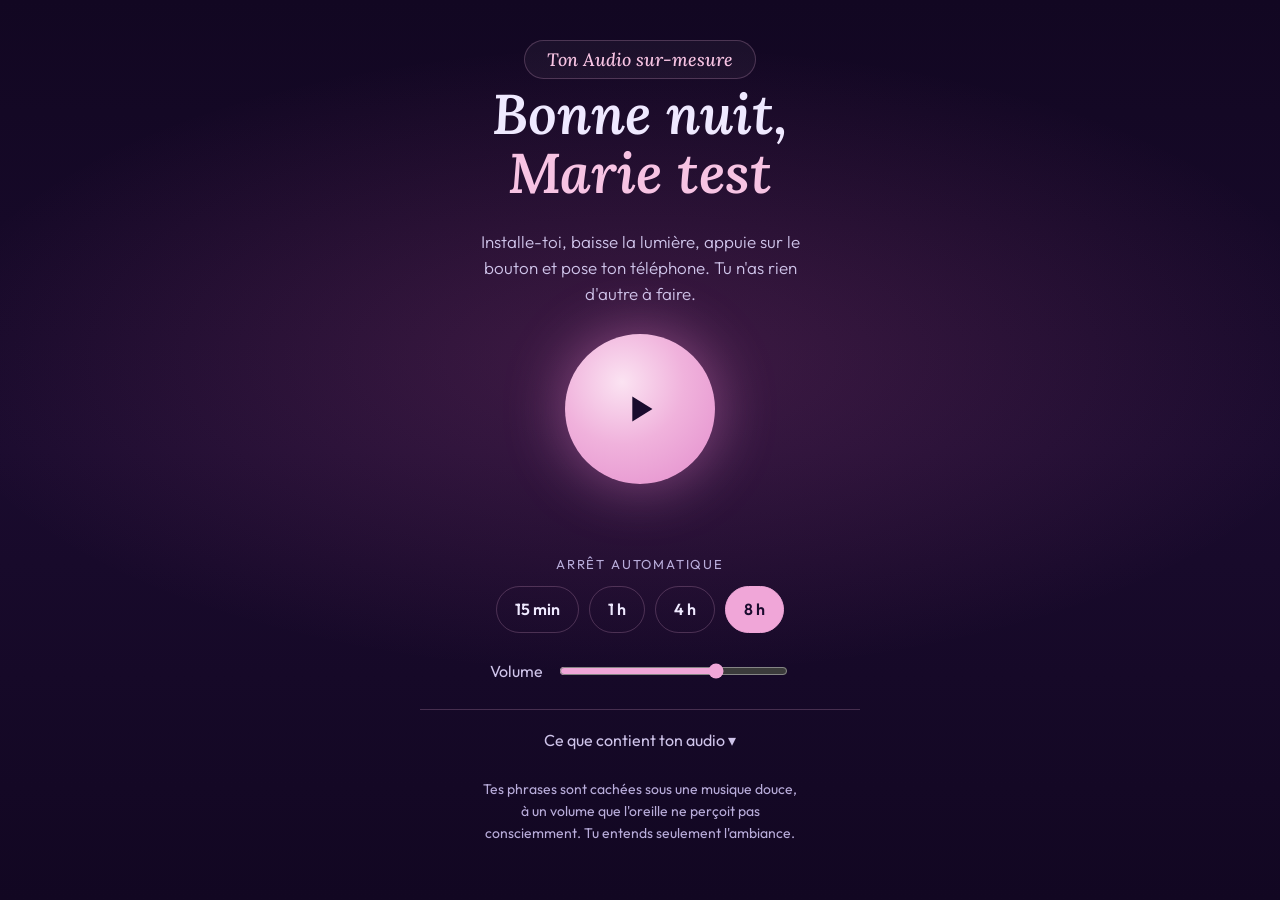
==== 1022-marie-test/index.html @ 357f96fc "Add files via upload" ====
<!doctype html>
<html lang="fr"><head><meta charset="utf-8"><meta name="viewport" content="width=device-width,initial-scale=1,viewport-fit=cover">
<meta name="robots" content="noindex,nofollow"><meta name="theme-color" content="#150a2e">
<meta name="apple-mobile-web-app-capable" content="yes"><meta name="apple-mobile-web-app-status-bar-style" content="black-translucent"><meta name="apple-mobile-web-app-title" content="Mon Audio">
<title>Ton Audio sur-mesure</title>
<link rel="preconnect" href="https://fonts.googleapis.com"><link rel="stylesheet" href="https://fonts.googleapis.com/css2?family=Lora:ital,wght@1,500;1,600&family=Outfit:wght@300;400;500;600&display=swap">
<style>
:root{--bg:#0b0618;--text:#efe9ff;--muted:#b9addb;--soft:#cfc4ea;--pink:#f7c3e3;--accent:#f0a6d8;--on:#1a0b2e;--line:rgba(247,180,222,.22);color-scheme:dark}
*{box-sizing:border-box}html,body{min-height:100%}
body{margin:0;color:var(--text);font:16px/1.55 Outfit,system-ui,sans-serif;background:radial-gradient(ellipse 80% 50% at 50% 40%,rgba(236,100,180,.18),transparent 70%),linear-gradient(180deg,#120722,#1a0b2e 50%,#120722) fixed,var(--bg);padding:env(safe-area-inset-top) max(16px,env(safe-area-inset-right)) env(safe-area-inset-bottom) max(16px,env(safe-area-inset-left))}
main{max-width:440px;margin:0 auto;padding:40px 0;display:flex;flex-direction:column;align-items:center;gap:26px;text-align:center}
.tag{display:inline-block;font:italic 500 18px Lora,Georgia,serif;color:var(--pink);border:1px solid var(--line);border-radius:999px;padding:7px 22px;background:rgba(255,255,255,.04)}
h1{font:italic 600 clamp(42px,12vw,56px)/1.05 Lora,Georgia,serif;margin:6px 0 0;text-wrap:balance}h1 em{color:var(--pink)}
.intro{color:var(--soft);font-weight:300;font-size:17px;max-width:32ch;margin:0}
.play{width:150px;height:150px;border-radius:50%;border:0;background:radial-gradient(circle at 38% 32%,#fbe3f2 0%,#f0b2dc 45%,#e38ccc 100%);color:var(--on);cursor:pointer;display:grid;place-items:center;box-shadow:0 0 60px rgba(240,140,210,.45)}
.play svg{width:46px;height:46px}.play.on{animation:b 6s ease-in-out infinite}@keyframes b{50%{box-shadow:0 0 100px rgba(240,140,210,.7)}}
@media (prefers-reduced-motion:reduce){.play.on{animation:none}}
.play:focus-visible,.chips input:focus-visible+span{outline:2px solid var(--pink);outline-offset:4px}
.status{min-height:1.5em;color:var(--pink);font-weight:500;margin:-6px 0 0}
fieldset{border:0;margin:0;padding:0;display:grid;gap:12px;justify-items:center}
legend{font-size:13px;letter-spacing:.14em;text-transform:uppercase;color:var(--muted);margin-bottom:12px}
.chips{display:flex;flex-wrap:wrap;justify-content:center;gap:10px}.chips label{cursor:pointer}.chips input{position:absolute;opacity:0}
.chips span{display:block;padding:10px 18px;border-radius:999px;border:1px solid var(--line);font-weight:600}
.chips input:checked+span{background:var(--accent);color:var(--on);border-color:var(--accent)}
.vol{display:flex;align-items:center;gap:14px;width:100%;max-width:300px;color:var(--soft)}.vol input{flex:1;accent-color:var(--accent)}
details{width:100%;border-top:1px solid var(--line);padding-top:18px}summary{cursor:pointer;list-style:none;color:var(--soft)}summary::-webkit-details-marker{display:none}summary::after{content:" ▾"}
ol{margin:18px 0 0;padding:0;list-style:none;display:grid;gap:12px;text-align:left}ol li{font:italic 500 19px/1.35 Lora,Georgia,serif}
.note{font-size:14px;color:var(--muted);max-width:36ch;margin:0}
</style></head><body><main>
<div><div class="tag">Ton Audio sur-mesure</div><h1>Bonne nuit, <em>Marie test</em></h1></div>
<p class="intro">Installe-toi, baisse la lumière, appuie sur le bouton et pose ton téléphone. Tu n'as rien d'autre à faire.</p>
<button class="play" id="play" aria-label="Lancer l'audio"><svg id="ic" viewBox="0 0 24 24" fill="currentColor"><path d="M8 5.5v13l10.5-6.5z"/></svg></button>
<p class="status" id="status" aria-live="polite"></p>
<fieldset><legend>Arrêt automatique</legend><div class="chips">
<label><input type="radio" name="t" value="15"><span>15 min</span></label><label><input type="radio" name="t" value="60"><span>1 h</span></label><label><input type="radio" name="t" value="240"><span>4 h</span></label><label><input type="radio" name="t" value="480" checked><span>8 h</span></label>
</div></fieldset>
<label class="vol" for="vol">Volume <input type="range" id="vol" min="0" max="1" step="0.01" value="0.7"></label>
<details><summary>Ce que contient ton audio</summary><ol><li>Cette fille sur la photo reste une inconnue, et ma paix m'appartient.</li><li>J'avance à mon rythme, et mon rythme est le bon.</li><li>J'ai aimé de tout mon cœur, et c'était beau à donner.</li><li>Ce que j'ai ressenti avec Julien vit en moi et peut renaître.</li><li>Quatre mois après, mon cœur est exactement où il doit être.</li><li>J'aime avec de l'espace, et mon amour respire.</li><li>Un « haha » reste un « haha », et ma valeur reste entière.</li><li>Cette nuit chez lui fait partie de mon histoire, et ma dignité reste intacte.</li><li>À 23 h, mon téléphone dort hors de la chambre, et moi aussi.</li><li>Un message de 2 h du matin attend le matin, et moi je dors.</li><li>Je réponds en plein jour, en deux phrases chaleureuses, puis je vis ma journée.</li><li>Le soir, je remplace vos vieux messages par vingt minutes rien qu'à moi.</li><li>Nos anciens échanges reposent dans un dossier archivé, et mes pouces se détendent.</li><li>Son compte en sourdine, je regarde ma vie plutôt que ses likes.</li><li>Mon long message dort dans mes notes, daté, en sécurité.</li><li>Mes trois soirées de la semaine sont dans mon agenda, et je les tiens.</li><li>Je retrouve la fille sûre d'elle que j'étais avant Julien.</li><li>Mon téléphone est un simple objet posé, et ma vie est devant moi.</li><li>Je choisis mon film, mon dîner, mon sport, et je me choisis.</li><li>Mon calme prend sa source en moi, quoi qu'il arrive sur mon écran.</li><li>Onze mois fusionnels m'ont appris à aimer, et j'en garde la richesse.</li><li>Je tiens mes rendez-vous avec moi-même comme ceux avec les autres.</li><li>Julien a ses doutes à lui, et moi j'ai ma paix à moi.</li><li>Si Julien me veut, il sait où me trouver en plein jour.</li><li>Je désire un amour où Julien est sûr de lui, jour et nuit.</li><li>Je laisse Julien libre de ses choix et je reste fidèle aux miens.</li><li>Avec Julien, je reste chaleureuse et je garde mes heures à moi.</li><li>Dès que je me couche, la musique m'enveloppe et mon corps s'apaise.</li><li>Quand l'envie d'ouvrir ses stories monte, je respire, et mon corps se calme.</li><li>Je m'endors avec mes phrases à moi, et ma nuit est entière.</li></ol></details>
<p class="note">Tes phrases sont cachées sous une musique douce, à un volume que l'oreille ne perçoit pas consciemment. Tu entends seulement l'ambiance.</p>
</main>
<audio id="a" src="audio.mp4" loop preload="auto"></audio>
<script>
const a=document.getElementById('a'),btn=document.getElementById('play'),ic=document.getElementById('ic'),st=document.getElementById('status'),vol=document.getElementById('vol');
const PLAY='<path d="M8 5.5v13l10.5-6.5z"/>',PAUSE='<path d="M7 5h3.5v14H7zM13.5 5H17v14h-3.5z"/>';
let timer=null,endAt=0,tick=null;a.volume=+vol.value;vol.addEventListener('input',()=>{a.volume=+vol.value});
const mins=()=>+document.querySelector('input[name=t]:checked').value;
const fmt=ms=>{const m=Math.max(0,Math.round(ms/60000)),h=Math.floor(m/60);return h?h+' h '+String(m%60).padStart(2,'0'):m+' min'};
function show(){st.textContent=a.paused?'':(endAt?'Arrêt dans '+fmt(endAt-Date.now()):'')}
function arm(){clearTimeout(timer);endAt=0;if(!a.paused){const m=mins();endAt=Date.now()+m*60000;timer=setTimeout(()=>{a.pause()},m*60000)}show()}
btn.addEventListener('click',async()=>{if(a.paused){try{await a.play()}catch(e){st.textContent='Appuie encore une fois pour lancer le son.'}}else a.pause()});
a.addEventListener('play',()=>{btn.classList.add('on');ic.innerHTML=PAUSE;btn.setAttribute('aria-label','Mettre en pause');arm();clearInterval(tick);tick=setInterval(()=>{if(endAt&&Date.now()>=endAt)a.pause();show()},20000)});
a.addEventListener('pause',()=>{btn.classList.remove('on');ic.innerHTML=PLAY;btn.setAttribute('aria-label',"Lancer l'audio");clearTimeout(timer);clearInterval(tick);endAt=0;show()});
document.querySelectorAll('input[name=t]').forEach(r=>r.addEventListener('change',arm));
if('mediaSession' in navigator){navigator.mediaSession.metadata=new MediaMetadata({title:'Ton Audio sur-mesure',artist:'Musique douce'})}
</script></body></html>
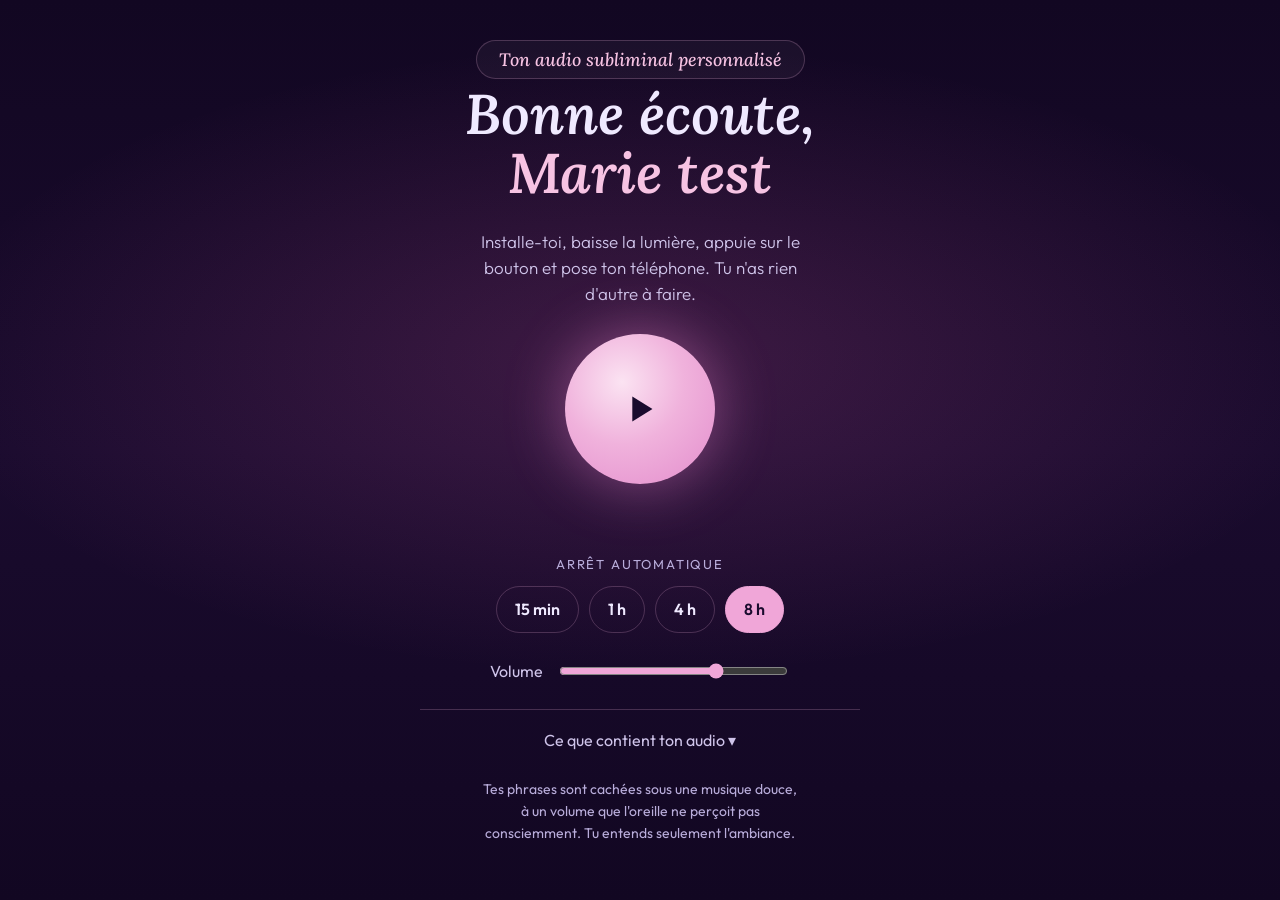
==== commit 728ce04f: "Update index.html" ====
--- a/1022-marie-test/index.html
+++ b/1022-marie-test/index.html
@@ -2,7 +2,7 @@
 <html lang="fr"><head><meta charset="utf-8"><meta name="viewport" content="width=device-width,initial-scale=1,viewport-fit=cover">
 <meta name="robots" content="noindex,nofollow"><meta name="theme-color" content="#150a2e">
 <meta name="apple-mobile-web-app-capable" content="yes"><meta name="apple-mobile-web-app-status-bar-style" content="black-translucent"><meta name="apple-mobile-web-app-title" content="Mon Audio">
-<title>Ton Audio sur-mesure</title>
+<title>Ton audio subliminal personnalisé</title>
 <link rel="preconnect" href="https://fonts.googleapis.com"><link rel="stylesheet" href="https://fonts.googleapis.com/css2?family=Lora:ital,wght@1,500;1,600&family=Outfit:wght@300;400;500;600&display=swap">
 <style>
 :root{--bg:#0b0618;--text:#efe9ff;--muted:#b9addb;--soft:#cfc4ea;--pink:#f7c3e3;--accent:#f0a6d8;--on:#1a0b2e;--line:rgba(247,180,222,.22);color-scheme:dark}
@@ -27,7 +27,7 @@
 ol{margin:18px 0 0;padding:0;list-style:none;display:grid;gap:12px;text-align:left}ol li{font:italic 500 19px/1.35 Lora,Georgia,serif}
 .note{font-size:14px;color:var(--muted);max-width:36ch;margin:0}
 </style></head><body><main>
-<div><div class="tag">Ton Audio sur-mesure</div><h1>Bonne nuit, <em>Marie test</em></h1></div>
+<div><div class="tag">Ton audio subliminal personnalisé</div><h1>Bonne écoute, <em>Marie test</em></h1></div>
 <p class="intro">Installe-toi, baisse la lumière, appuie sur le bouton et pose ton téléphone. Tu n'as rien d'autre à faire.</p>
 <button class="play" id="play" aria-label="Lancer l'audio"><svg id="ic" viewBox="0 0 24 24" fill="currentColor"><path d="M8 5.5v13l10.5-6.5z"/></svg></button>
 <p class="status" id="status" aria-live="polite"></p>
@@ -51,5 +51,5 @@
 a.addEventListener('play',()=>{btn.classList.add('on');ic.innerHTML=PAUSE;btn.setAttribute('aria-label','Mettre en pause');arm();clearInterval(tick);tick=setInterval(()=>{if(endAt&&Date.now()>=endAt)a.pause();show()},20000)});
 a.addEventListener('pause',()=>{btn.classList.remove('on');ic.innerHTML=PLAY;btn.setAttribute('aria-label',"Lancer l'audio");clearTimeout(timer);clearInterval(tick);endAt=0;show()});
 document.querySelectorAll('input[name=t]').forEach(r=>r.addEventListener('change',arm));
-if('mediaSession' in navigator){navigator.mediaSession.metadata=new MediaMetadata({title:'Ton Audio sur-mesure',artist:'Musique douce'})}
-</script></body></html>+if('mediaSession' in navigator){navigator.mediaSession.metadata=new MediaMetadata({title:'Ton audio subliminal personnalisé',artist:'Musique douce'})}
+</script></body></html>
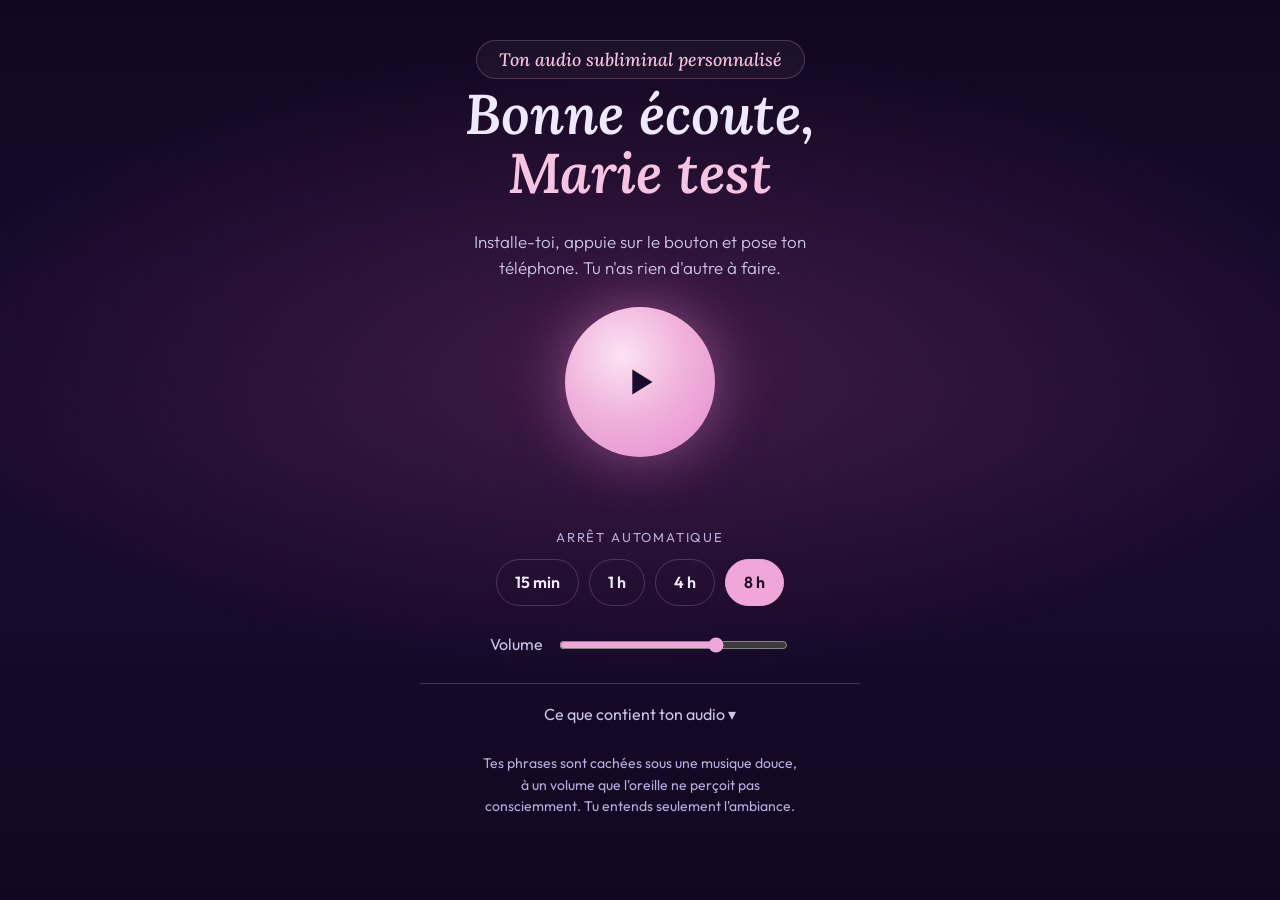
==== commit fbb75024: "Update index.html" ====
--- a/1022-marie-test/index.html
+++ b/1022-marie-test/index.html
@@ -28,7 +28,7 @@
 .note{font-size:14px;color:var(--muted);max-width:36ch;margin:0}
 </style></head><body><main>
 <div><div class="tag">Ton audio subliminal personnalisé</div><h1>Bonne écoute, <em>Marie test</em></h1></div>
-<p class="intro">Installe-toi, baisse la lumière, appuie sur le bouton et pose ton téléphone. Tu n'as rien d'autre à faire.</p>
+<p class="intro">Installe-toi, appuie sur le bouton et pose ton téléphone. Tu n'as rien d'autre à faire.</p>
 <button class="play" id="play" aria-label="Lancer l'audio"><svg id="ic" viewBox="0 0 24 24" fill="currentColor"><path d="M8 5.5v13l10.5-6.5z"/></svg></button>
 <p class="status" id="status" aria-live="polite"></p>
 <fieldset><legend>Arrêt automatique</legend><div class="chips">
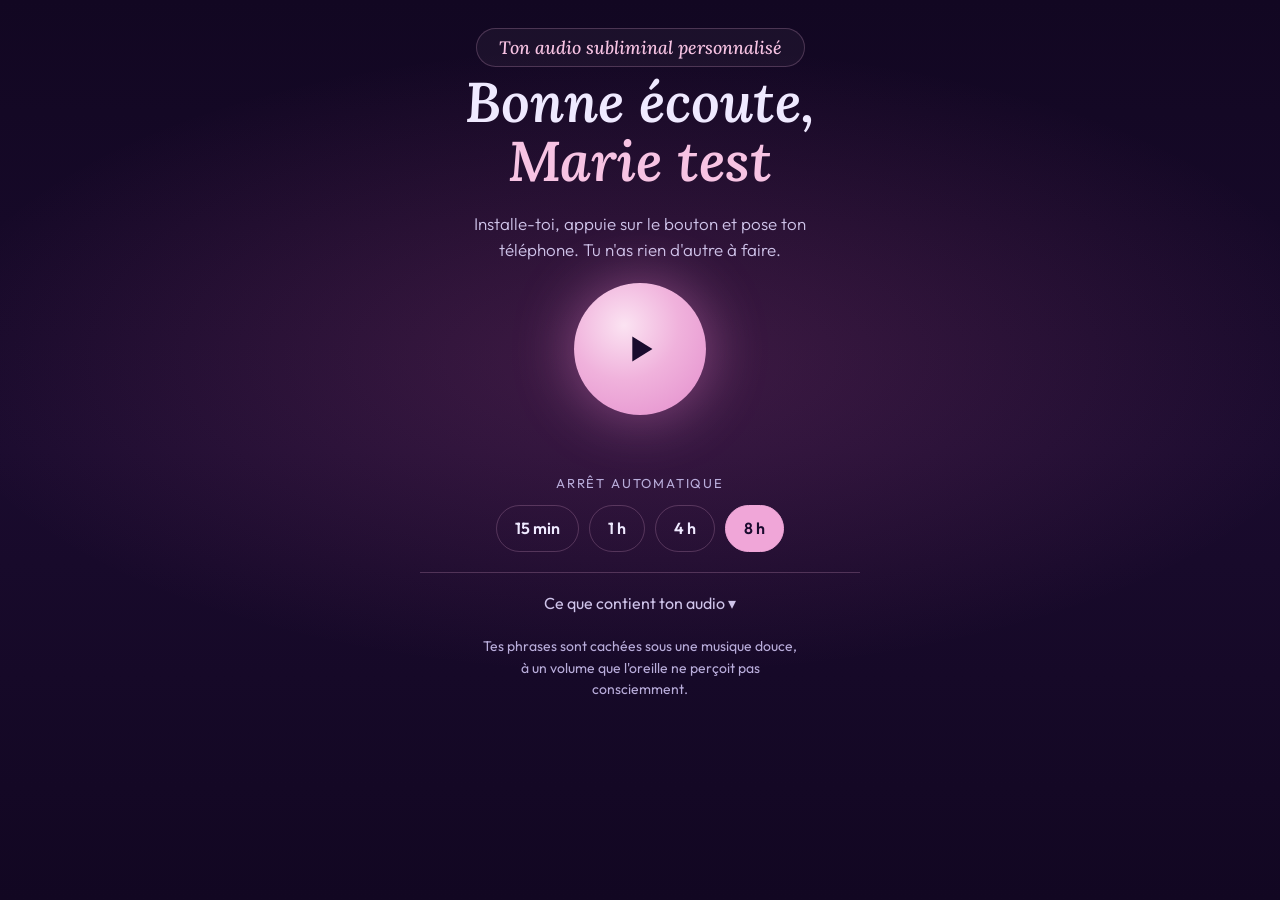
==== commit 7f6e3747: "Update index.html" ====
--- a/1022-marie-test/index.html
+++ b/1022-marie-test/index.html
@@ -3,53 +3,8 @@
 <meta name="robots" content="noindex,nofollow"><meta name="theme-color" content="#150a2e">
 <meta name="apple-mobile-web-app-capable" content="yes"><meta name="apple-mobile-web-app-status-bar-style" content="black-translucent"><meta name="apple-mobile-web-app-title" content="Mon Audio">
 <title>Ton audio subliminal personnalisé</title>
-<link rel="preconnect" href="https://fonts.googleapis.com"><link rel="stylesheet" href="https://fonts.googleapis.com/css2?family=Lora:ital,wght@1,500;1,600&family=Outfit:wght@300;400;500;600&display=swap">
-<style>
-:root{--bg:#0b0618;--text:#efe9ff;--muted:#b9addb;--soft:#cfc4ea;--pink:#f7c3e3;--accent:#f0a6d8;--on:#1a0b2e;--line:rgba(247,180,222,.22);color-scheme:dark}
-*{box-sizing:border-box}html,body{min-height:100%}
-body{margin:0;color:var(--text);font:16px/1.55 Outfit,system-ui,sans-serif;background:radial-gradient(ellipse 80% 50% at 50% 40%,rgba(236,100,180,.18),transparent 70%),linear-gradient(180deg,#120722,#1a0b2e 50%,#120722) fixed,var(--bg);padding:env(safe-area-inset-top) max(16px,env(safe-area-inset-right)) env(safe-area-inset-bottom) max(16px,env(safe-area-inset-left))}
-main{max-width:440px;margin:0 auto;padding:40px 0;display:flex;flex-direction:column;align-items:center;gap:26px;text-align:center}
-.tag{display:inline-block;font:italic 500 18px Lora,Georgia,serif;color:var(--pink);border:1px solid var(--line);border-radius:999px;padding:7px 22px;background:rgba(255,255,255,.04)}
-h1{font:italic 600 clamp(42px,12vw,56px)/1.05 Lora,Georgia,serif;margin:6px 0 0;text-wrap:balance}h1 em{color:var(--pink)}
-.intro{color:var(--soft);font-weight:300;font-size:17px;max-width:32ch;margin:0}
-.play{width:150px;height:150px;border-radius:50%;border:0;background:radial-gradient(circle at 38% 32%,#fbe3f2 0%,#f0b2dc 45%,#e38ccc 100%);color:var(--on);cursor:pointer;display:grid;place-items:center;box-shadow:0 0 60px rgba(240,140,210,.45)}
-.play svg{width:46px;height:46px}.play.on{animation:b 6s ease-in-out infinite}@keyframes b{50%{box-shadow:0 0 100px rgba(240,140,210,.7)}}
-@media (prefers-reduced-motion:reduce){.play.on{animation:none}}
-.play:focus-visible,.chips input:focus-visible+span{outline:2px solid var(--pink);outline-offset:4px}
-.status{min-height:1.5em;color:var(--pink);font-weight:500;margin:-6px 0 0}
-fieldset{border:0;margin:0;padding:0;display:grid;gap:12px;justify-items:center}
-legend{font-size:13px;letter-spacing:.14em;text-transform:uppercase;color:var(--muted);margin-bottom:12px}
-.chips{display:flex;flex-wrap:wrap;justify-content:center;gap:10px}.chips label{cursor:pointer}.chips input{position:absolute;opacity:0}
-.chips span{display:block;padding:10px 18px;border-radius:999px;border:1px solid var(--line);font-weight:600}
-.chips input:checked+span{background:var(--accent);color:var(--on);border-color:var(--accent)}
-.vol{display:flex;align-items:center;gap:14px;width:100%;max-width:300px;color:var(--soft)}.vol input{flex:1;accent-color:var(--accent)}
-details{width:100%;border-top:1px solid var(--line);padding-top:18px}summary{cursor:pointer;list-style:none;color:var(--soft)}summary::-webkit-details-marker{display:none}summary::after{content:" ▾"}
-ol{margin:18px 0 0;padding:0;list-style:none;display:grid;gap:12px;text-align:left}ol li{font:italic 500 19px/1.35 Lora,Georgia,serif}
-.note{font-size:14px;color:var(--muted);max-width:36ch;margin:0}
-</style></head><body><main>
-<div><div class="tag">Ton audio subliminal personnalisé</div><h1>Bonne écoute, <em>Marie test</em></h1></div>
-<p class="intro">Installe-toi, appuie sur le bouton et pose ton téléphone. Tu n'as rien d'autre à faire.</p>
-<button class="play" id="play" aria-label="Lancer l'audio"><svg id="ic" viewBox="0 0 24 24" fill="currentColor"><path d="M8 5.5v13l10.5-6.5z"/></svg></button>
-<p class="status" id="status" aria-live="polite"></p>
-<fieldset><legend>Arrêt automatique</legend><div class="chips">
-<label><input type="radio" name="t" value="15"><span>15 min</span></label><label><input type="radio" name="t" value="60"><span>1 h</span></label><label><input type="radio" name="t" value="240"><span>4 h</span></label><label><input type="radio" name="t" value="480" checked><span>8 h</span></label>
-</div></fieldset>
-<label class="vol" for="vol">Volume <input type="range" id="vol" min="0" max="1" step="0.01" value="0.7"></label>
-<details><summary>Ce que contient ton audio</summary><ol><li>Cette fille sur la photo reste une inconnue, et ma paix m'appartient.</li><li>J'avance à mon rythme, et mon rythme est le bon.</li><li>J'ai aimé de tout mon cœur, et c'était beau à donner.</li><li>Ce que j'ai ressenti avec Julien vit en moi et peut renaître.</li><li>Quatre mois après, mon cœur est exactement où il doit être.</li><li>J'aime avec de l'espace, et mon amour respire.</li><li>Un « haha » reste un « haha », et ma valeur reste entière.</li><li>Cette nuit chez lui fait partie de mon histoire, et ma dignité reste intacte.</li><li>À 23 h, mon téléphone dort hors de la chambre, et moi aussi.</li><li>Un message de 2 h du matin attend le matin, et moi je dors.</li><li>Je réponds en plein jour, en deux phrases chaleureuses, puis je vis ma journée.</li><li>Le soir, je remplace vos vieux messages par vingt minutes rien qu'à moi.</li><li>Nos anciens échanges reposent dans un dossier archivé, et mes pouces se détendent.</li><li>Son compte en sourdine, je regarde ma vie plutôt que ses likes.</li><li>Mon long message dort dans mes notes, daté, en sécurité.</li><li>Mes trois soirées de la semaine sont dans mon agenda, et je les tiens.</li><li>Je retrouve la fille sûre d'elle que j'étais avant Julien.</li><li>Mon téléphone est un simple objet posé, et ma vie est devant moi.</li><li>Je choisis mon film, mon dîner, mon sport, et je me choisis.</li><li>Mon calme prend sa source en moi, quoi qu'il arrive sur mon écran.</li><li>Onze mois fusionnels m'ont appris à aimer, et j'en garde la richesse.</li><li>Je tiens mes rendez-vous avec moi-même comme ceux avec les autres.</li><li>Julien a ses doutes à lui, et moi j'ai ma paix à moi.</li><li>Si Julien me veut, il sait où me trouver en plein jour.</li><li>Je désire un amour où Julien est sûr de lui, jour et nuit.</li><li>Je laisse Julien libre de ses choix et je reste fidèle aux miens.</li><li>Avec Julien, je reste chaleureuse et je garde mes heures à moi.</li><li>Dès que je me couche, la musique m'enveloppe et mon corps s'apaise.</li><li>Quand l'envie d'ouvrir ses stories monte, je respire, et mon corps se calme.</li><li>Je m'endors avec mes phrases à moi, et ma nuit est entière.</li></ol></details>
-<p class="note">Tes phrases sont cachées sous une musique douce, à un volume que l'oreille ne perçoit pas consciemment. Tu entends seulement l'ambiance.</p>
-</main>
-<audio id="a" src="audio.mp4" loop preload="auto"></audio>
-<script>
-const a=document.getElementById('a'),btn=document.getElementById('play'),ic=document.getElementById('ic'),st=document.getElementById('status'),vol=document.getElementById('vol');
-const PLAY='<path d="M8 5.5v13l10.5-6.5z"/>',PAUSE='<path d="M7 5h3.5v14H7zM13.5 5H17v14h-3.5z"/>';
-let timer=null,endAt=0,tick=null;a.volume=+vol.value;vol.addEventListener('input',()=>{a.volume=+vol.value});
-const mins=()=>+document.querySelector('input[name=t]:checked').value;
-const fmt=ms=>{const m=Math.max(0,Math.round(ms/60000)),h=Math.floor(m/60);return h?h+' h '+String(m%60).padStart(2,'0'):m+' min'};
-function show(){st.textContent=a.paused?'':(endAt?'Arrêt dans '+fmt(endAt-Date.now()):'')}
-function arm(){clearTimeout(timer);endAt=0;if(!a.paused){const m=mins();endAt=Date.now()+m*60000;timer=setTimeout(()=>{a.pause()},m*60000)}show()}
-btn.addEventListener('click',async()=>{if(a.paused){try{await a.play()}catch(e){st.textContent='Appuie encore une fois pour lancer le son.'}}else a.pause()});
-a.addEventListener('play',()=>{btn.classList.add('on');ic.innerHTML=PAUSE;btn.setAttribute('aria-label','Mettre en pause');arm();clearInterval(tick);tick=setInterval(()=>{if(endAt&&Date.now()>=endAt)a.pause();show()},20000)});
-a.addEventListener('pause',()=>{btn.classList.remove('on');ic.innerHTML=PLAY;btn.setAttribute('aria-label',"Lancer l'audio");clearTimeout(timer);clearInterval(tick);endAt=0;show()});
-document.querySelectorAll('input[name=t]').forEach(r=>r.addEventListener('change',arm));
-if('mediaSession' in navigator){navigator.mediaSession.metadata=new MediaMetadata({title:'Ton audio subliminal personnalisé',artist:'Musique douce'})}
-</script></body></html>
+<link rel="stylesheet" href="../commun/page.css">
+</head><body>
+<script>window.PAGE={"prenom":"Marie test","affirmations":["Cette fille sur la photo reste une inconnue, et ma paix m'appartient.","J'avance à mon rythme, et mon rythme est le bon.","J'ai aimé de tout mon cœur, et c'était beau à donner.","Ce que j'ai ressenti avec Julien vit en moi et peut renaître.","Quatre mois après, mon cœur est exactement où il doit être.","J'aime avec de l'espace, et mon amour respire.","Un « haha » reste un « haha », et ma valeur reste entière.","Cette nuit chez lui fait partie de mon histoire, et ma dignité reste intacte.","À 23 h, mon téléphone dort hors de la chambre, et moi aussi.","Un message de 2 h du matin attend le matin, et moi je dors.","Je réponds en plein jour, en deux phrases chaleureuses, puis je vis ma journée.","Le soir, je remplace vos vieux messages par vingt minutes rien qu'à moi.","Nos anciens échanges reposent dans un dossier archivé, et mes pouces se détendent.","Son compte en sourdine, je regarde ma vie plutôt que ses likes.","Mon long message dort dans mes notes, daté, en sécurité.","Mes trois soirées de la semaine sont dans mon agenda, et je les tiens.","Je retrouve la fille sûre d'elle que j'étais avant Julien.","Mon téléphone est un simple objet posé, et ma vie est devant moi.","Je choisis mon film, mon dîner, mon sport, et je me choisis.","Mon calme prend sa source en moi, quoi qu'il arrive sur mon écran.","Onze mois fusionnels m'ont appris à aimer, et j'en garde la richesse.","Je tiens mes rendez-vous avec moi-même comme ceux avec les autres.","Julien a ses doutes à lui, et moi j'ai ma paix à moi.","Si Julien me veut, il sait où me trouver en plein jour.","Je désire un amour où Julien est sûr de lui, jour et nuit.","Je laisse Julien libre de ses choix et je reste fidèle aux miens.","Avec Julien, je reste chaleureuse et je garde mes heures à moi.","Dès que je me couche, la musique m'enveloppe et mon corps s'apaise.","Quand l'envie d'ouvrir ses stories monte, je respire, et mon corps se calme.","Je m'endors avec mes phrases à moi, et ma nuit est entière."],"audio":"audio.mp4","offre":"Audio"};</script>
+<script src="../commun/page.js"></script>
+</body></html>
--- a/commun/page.css
+++ b/commun/page.css
@@ -0,0 +1,33 @@
+/* Mise en forme commune à toutes les pages d'écoute. Modifier ce fichier change toutes les pages. */
+@import url('https://fonts.googleapis.com/css2?family=Lora:ital,wght@1,500;1,600&family=Outfit:wght@300;400;500;600&display=swap');
+:root{--bg:#0b0618;--text:#efe9ff;--muted:#b9addb;--soft:#cfc4ea;--pink:#f7c3e3;--accent:#f0a6d8;--on:#1a0b2e;--line:rgba(247,180,222,.22);color-scheme:dark}
+*{box-sizing:border-box}html,body{min-height:100%}html{scroll-behavior:smooth}@media (prefers-reduced-motion:reduce){html{scroll-behavior:auto}}
+body{margin:0;color:var(--text);font:16px/1.55 Outfit,system-ui,sans-serif;background:radial-gradient(ellipse 80% 50% at 50% 40%,rgba(236,100,180,.18),transparent 70%),linear-gradient(180deg,#120722,#1a0b2e 50%,#120722) fixed,var(--bg);padding:env(safe-area-inset-top) max(16px,env(safe-area-inset-right)) env(safe-area-inset-bottom) max(16px,env(safe-area-inset-left))}
+main{max-width:440px;margin:0 auto;padding:28px 0 40px;display:flex;flex-direction:column;align-items:center;gap:20px;text-align:center}
+.tag{display:inline-block;font:italic 500 18px Lora,Georgia,serif;color:var(--pink);border:1px solid var(--line);border-radius:999px;padding:7px 22px;background:rgba(255,255,255,.04)}
+h1{font:italic 600 clamp(42px,12vw,56px)/1.05 Lora,Georgia,serif;margin:6px 0 0;text-wrap:balance}h1 em{color:var(--pink)}
+.intro{color:var(--soft);font-weight:300;font-size:17px;max-width:32ch;margin:0}
+.play{width:132px;height:132px;border-radius:50%;border:0;background:radial-gradient(circle at 38% 32%,#fbe3f2 0%,#f0b2dc 45%,#e38ccc 100%);color:var(--on);cursor:pointer;display:grid;place-items:center;box-shadow:0 0 60px rgba(240,140,210,.45)}
+.play svg{width:46px;height:46px}.play.on{animation:b 6s ease-in-out infinite}@keyframes b{50%{box-shadow:0 0 100px rgba(240,140,210,.7)}}
+@media (prefers-reduced-motion:reduce){.play.on{animation:none}}
+.play:focus-visible,.chips input:focus-visible+span{outline:2px solid var(--pink);outline-offset:4px}
+.status{min-height:1.5em;color:var(--pink);font-weight:500;margin:-6px 0 0}
+fieldset{border:0;margin:0;padding:0;display:grid;gap:12px;justify-items:center}
+legend{font-size:13px;letter-spacing:.14em;text-transform:uppercase;color:var(--muted);margin-bottom:12px}
+.chips{display:flex;flex-wrap:wrap;justify-content:center;gap:10px}.chips label{cursor:pointer}.chips input{position:absolute;opacity:0}
+.chips span{display:block;padding:10px 18px;border-radius:999px;border:1px solid var(--line);font-weight:600}
+.chips input:checked+span{background:var(--accent);color:var(--on);border-color:var(--accent)}
+details{width:100%;border-top:1px solid var(--line);padding-top:18px}summary{cursor:pointer;list-style:none;color:var(--soft)}summary::-webkit-details-marker{display:none}summary::after{content:" ▾"}
+ol{margin:18px 0 0;padding:0;list-style:none;display:grid;gap:12px;text-align:left}ol li{font:italic 500 19px/1.35 Lora,Georgia,serif}
+.note{font-size:14px;color:var(--muted);max-width:36ch;margin:0}
+.down{display:block;color:var(--pink);opacity:.75;margin-top:8px;padding:6px;animation:d 2.6s ease-in-out infinite}.down svg{width:30px;height:30px;display:block}
+@keyframes d{50%{transform:translateY(6px)}}@media (prefers-reduced-motion:reduce){.down{animation:none}}
+.down:focus-visible{outline:2px solid var(--pink);outline-offset:4px;border-radius:50%}
+.up{width:100%;margin-top:28px;scroll-margin-top:24px;text-align:left;border:2px dashed rgba(247,180,222,.45);border-radius:22px;padding:20px 18px;background:rgba(150,80,180,.16);display:grid;gap:10px}
+.up-t{font:italic 500 22px/1.3 Lora,Georgia,serif;color:var(--pink);margin:0}
+.up-d{font-size:15.5px;color:var(--soft);margin:0}.up-d strong,.up-q strong{color:#fff;font-weight:600}
+.up-l{list-style:none;margin:0;padding:0;display:grid;gap:8px;font-size:15.5px;color:var(--soft)}.up-l li::before{content:"✦ "}
+.up-q{margin:4px 0 0;font-size:14.5px;line-height:1.6;color:var(--soft);background:rgba(255,255,255,.08);border:1px solid rgba(247,180,222,.3);border-radius:16px;padding:14px 16px}
+.up-b{justify-self:center;display:inline-block;margin-top:6px;padding:13px 26px;border-radius:999px;background:var(--accent);color:var(--on);font-weight:600;text-decoration:none}
+.up-b:focus-visible{outline:2px solid var(--pink);outline-offset:3px}
+.up-b s{opacity:.55;font-weight:500;margin-left:4px}
